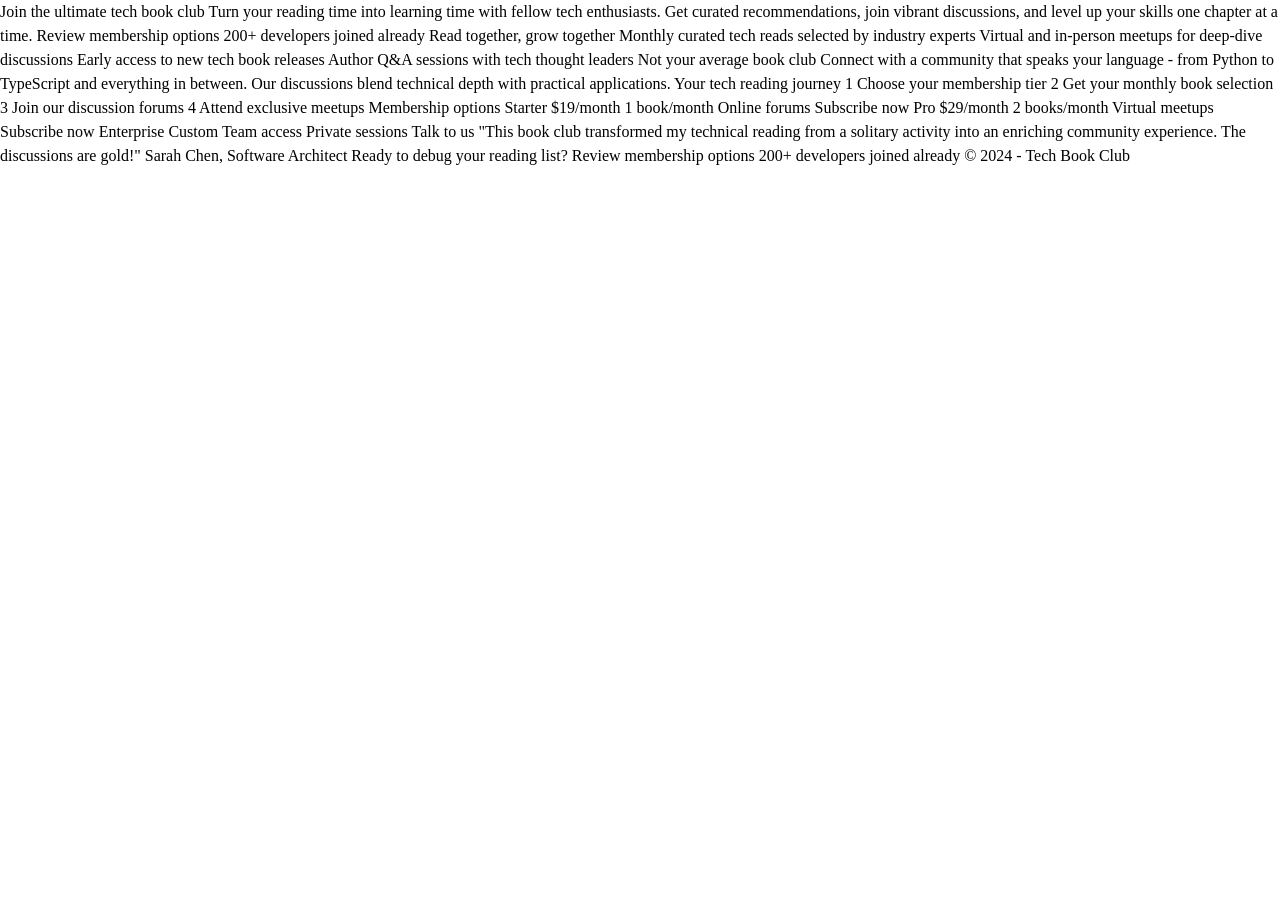
==== starter-code/index.html @ 31ffcd47 "Add base CSS variables for colors,font sizes, and spacing" ====
<!DOCTYPE html>
<html lang="en">
<head>
  <meta charset="UTF-8">
  <meta name="viewport" content="width=device-width, initial-scale=1.0">
  <link rel="icon" type="image/png" sizes="32x32" href="./assets/images/favicon-32x32.png">
  <link rel="stylesheet" href="style.css">
  
  <title>Frontend Mentor | Tech book club</title>
</head>
<body>

  Join the ultimate tech book club

  Turn your reading time into learning time with fellow tech enthusiasts. 
  Get curated recommendations, join vibrant discussions, and level up your 
  skills one chapter at a time.

  Review membership options
  200+ developers joined already

  Read together, grow together

  Monthly curated tech reads selected by industry experts
  Virtual and in-person meetups for deep-dive discussions
  Early access to new tech book releases
  Author Q&A sessions with tech thought leaders

  Not your average book club

  Connect with a community that speaks your language - from Python to TypeScript and 
  everything in between. Our discussions blend technical depth with practical applications.

  Your tech reading journey

  1
  Choose your membership tier

  2
  Get your monthly book selection

  3
  Join our discussion forums

  4
  Attend exclusive meetups

  Membership options

  Starter
  $19/month

  1 book/month
  Online forums

  Subscribe now

  Pro
  $29/month

  2 books/month
  Virtual meetups

  Subscribe now

  Enterprise
  Custom

  Team access
  Private sessions

  Talk to us

  "This book club transformed my technical reading from a solitary 
  activity into an enriching community experience. The discussions 
  are gold!"

  Sarah Chen, Software Architect

  Ready to debug your reading list?

  Review membership options
  200+ developers joined already

  © 2024 - Tech Book Club

</body>
</html>
---- starter-code/style.css ----
:root {
      

/*  colors  */

--clr-dark-blue: hsl(194,78%,11%);
--clr-blue: hsl(195,23%,28%);
--clr-beige: hsl(17,12%,89%);
--clr-cream: hsl(17,41%,97%);
--clr-white: hsl(0,0%,100%);
--clr-orange:hsl(22,99%,72%);
--clr-salmon-100: hsl(22,100%,91%);
--clr-salmon-50: hsl(23,100%,97%);

--gradient-dark: linear-gradient(107deg, #FF9A60 -11.37%, #062630 61.84%);
--gradient-light: linear-gradient(90deg, #FFE2D1 0%, #FFF5EF 100%);

/*  font-size  */

--fs-62: clamp(2.375rem, 1.8468rem + 2.2535vw, 3.875rem);
--fs-50: clamp(2.125rem, 1.7729rem + 1.5023vw, 3.125rem);
--fs-34: clamp(1.5rem, 1.2799rem + 0.939vw, 2.125rem);
--fs-18: clamp(1rem, 0.956rem + 0.1878vw, 1.125rem);
--fs-14: .875rem;
--fs-24: 1.5rem;
--fs-20 : 1.25rem;


/*  font-weight  */

--fw-bold-700: 700;
--fw-semiBold-600: 600;
--fw-regular-400: 400;


/*   spacing    */

--sp-2: .125rem;
--sp-4: .25rem;
--sp-6: .375rem;
--sp-8: .5rem;
--sp-12: .75rem;
--sp-16: 1rem;
--sp-20: 1.25rem;
--sp-24: 1.5rem;
--sp-32: 32px;
--sp-40: 40px;
--sp-48: 3rem;
--sp-64: 4rem;
--sp-80: 5rem;


/*  line height  */

--lh-1-3: 1.3;
--lh-1-1: 1.1;
--lh-1-4: 1.4;
--lh-1-2: 1.2;


/* border-radius */

--br-4: .25rem;
--br-6:.375rem;
--br-8: .5rem;
--br-10: .625rem;
--br-12: .75rem;
--br-16: 1rem;
--br-20: 1.25rem;
--br-24: 1.5rem;
--br-full: 62.4375rem;


/* letter-spacing */

--ls-2: -0.125rem;
--ls-1: -0.0625rem;
--ls-05: -0.0313rem;


}







/* ------------ CSS RESET START ------------------ */


*, *::before, *::after {
  box-sizing: border-box;
}


* {
  margin: 0;
}


@media (prefers-reduced-motion: no-preference) {
  html {
    interpolate-size: allow-keywords;
  }
}

body {

  line-height: 1.5;
  -webkit-font-smoothing: antialiased;
}


img, picture, video, canvas, svg {
  display: block;
  max-width: 100%;
}


input, button, textarea, select {
  font: inherit;
}


p, h1, h2, h3, h4, h5, h6 {
  overflow-wrap: break-word;
}


p {
  text-wrap: pretty;
}
h1, h2, h3, h4, h5, h6 {
  text-wrap: balance;
}

#root, #__next {
  isolation: isolate;
}

/* ------------ CSS RESET END ------------------ */
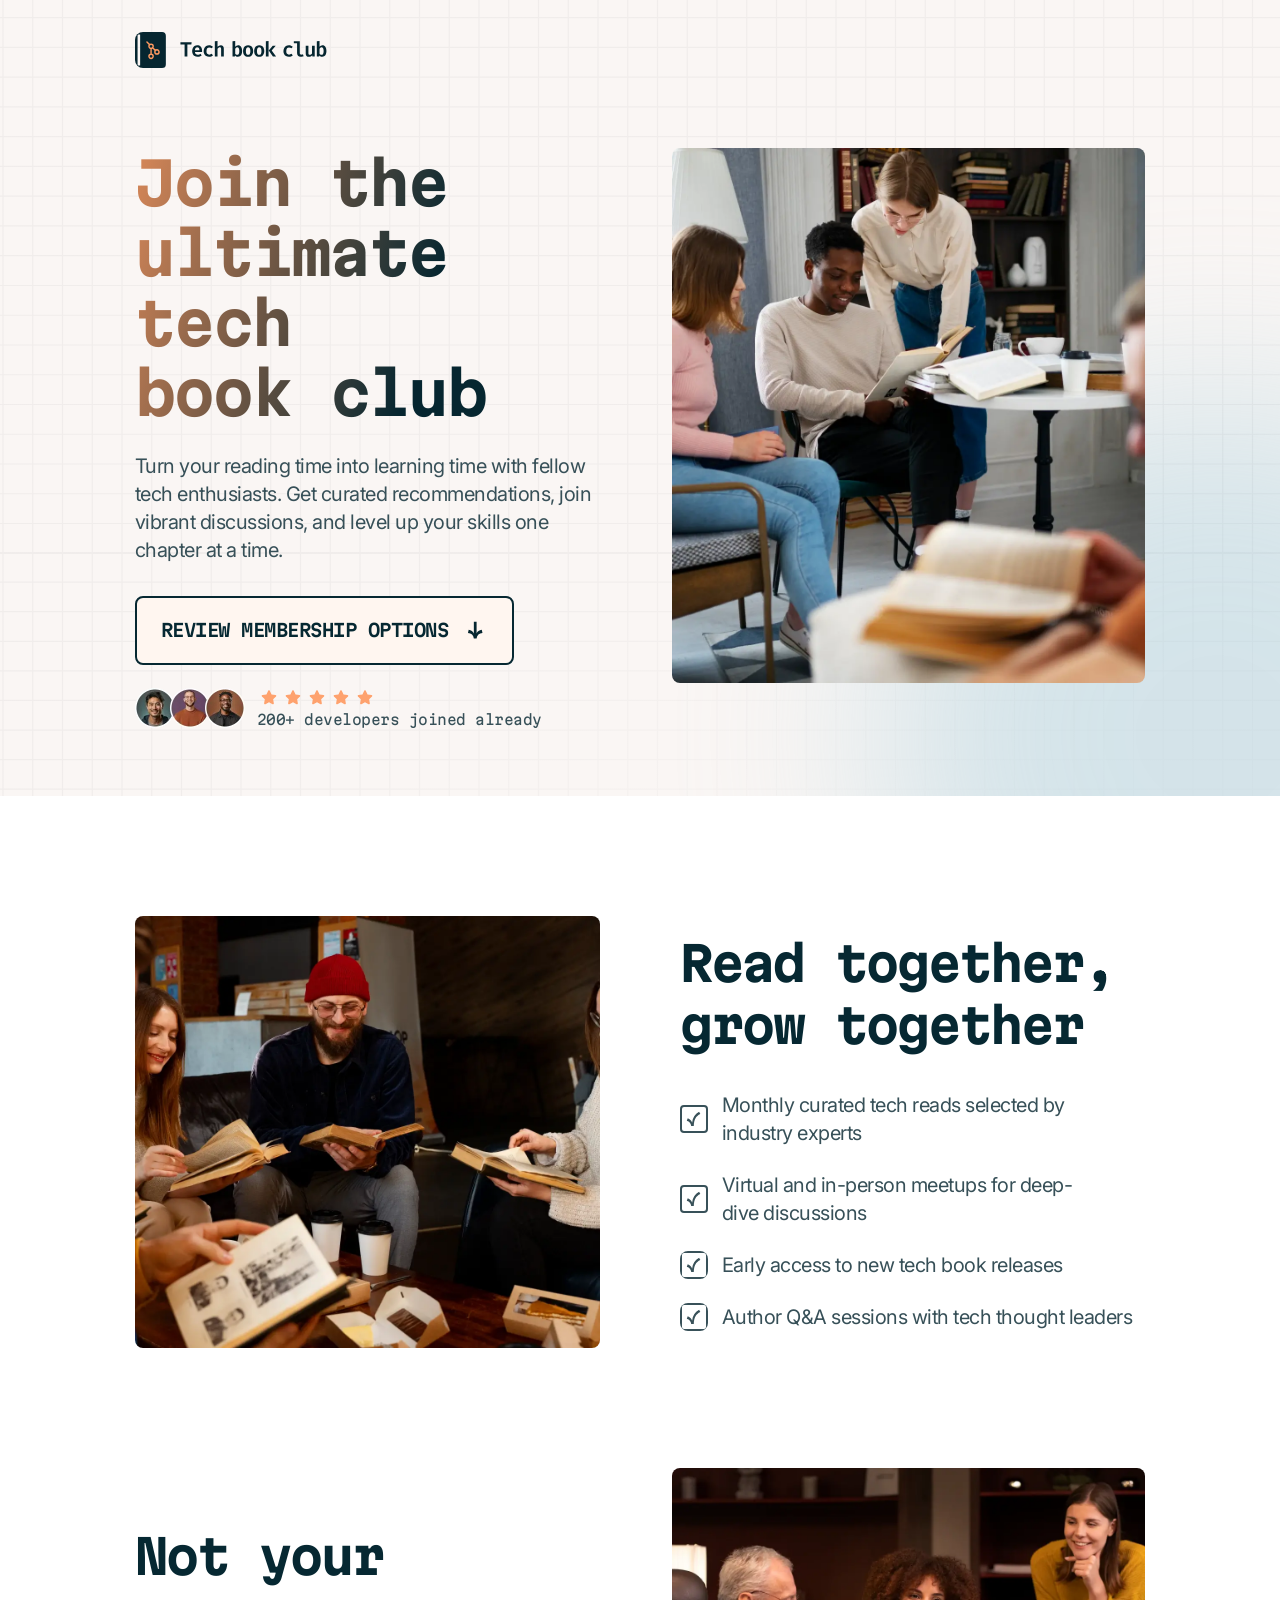
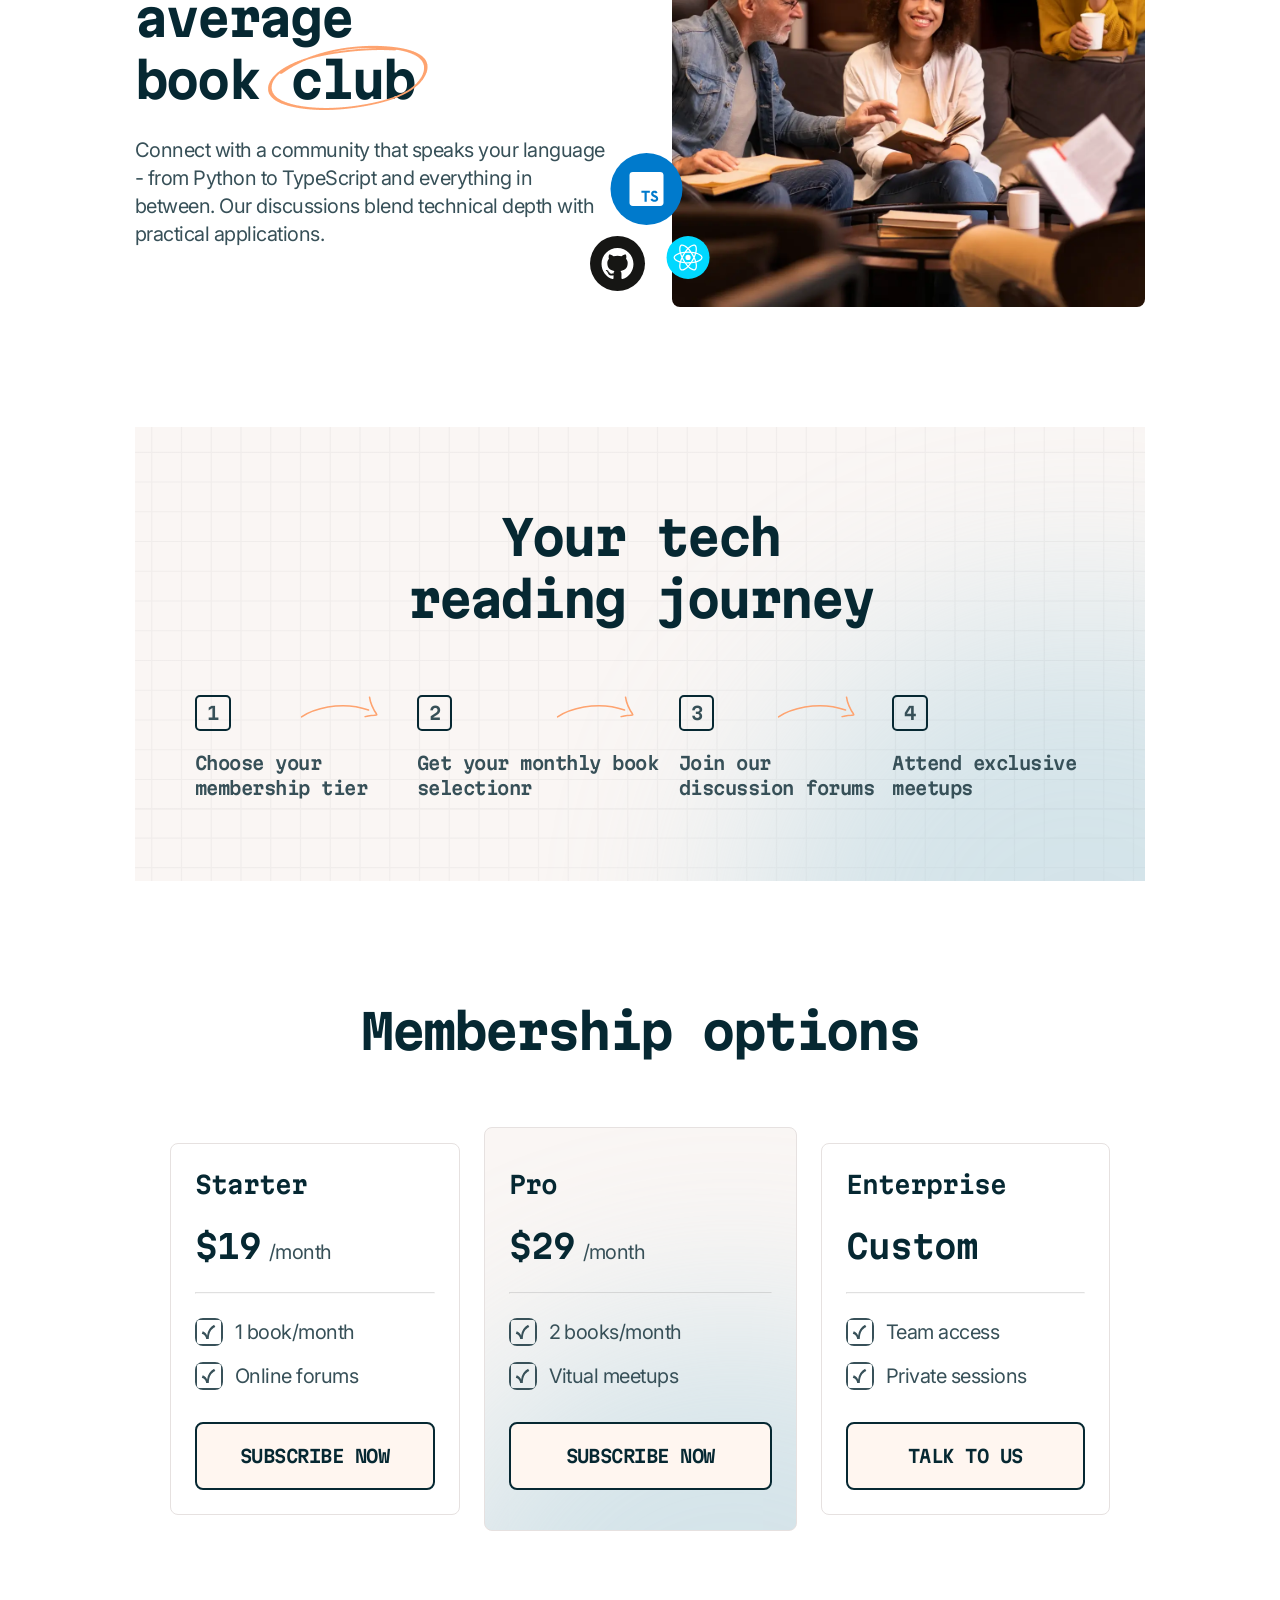
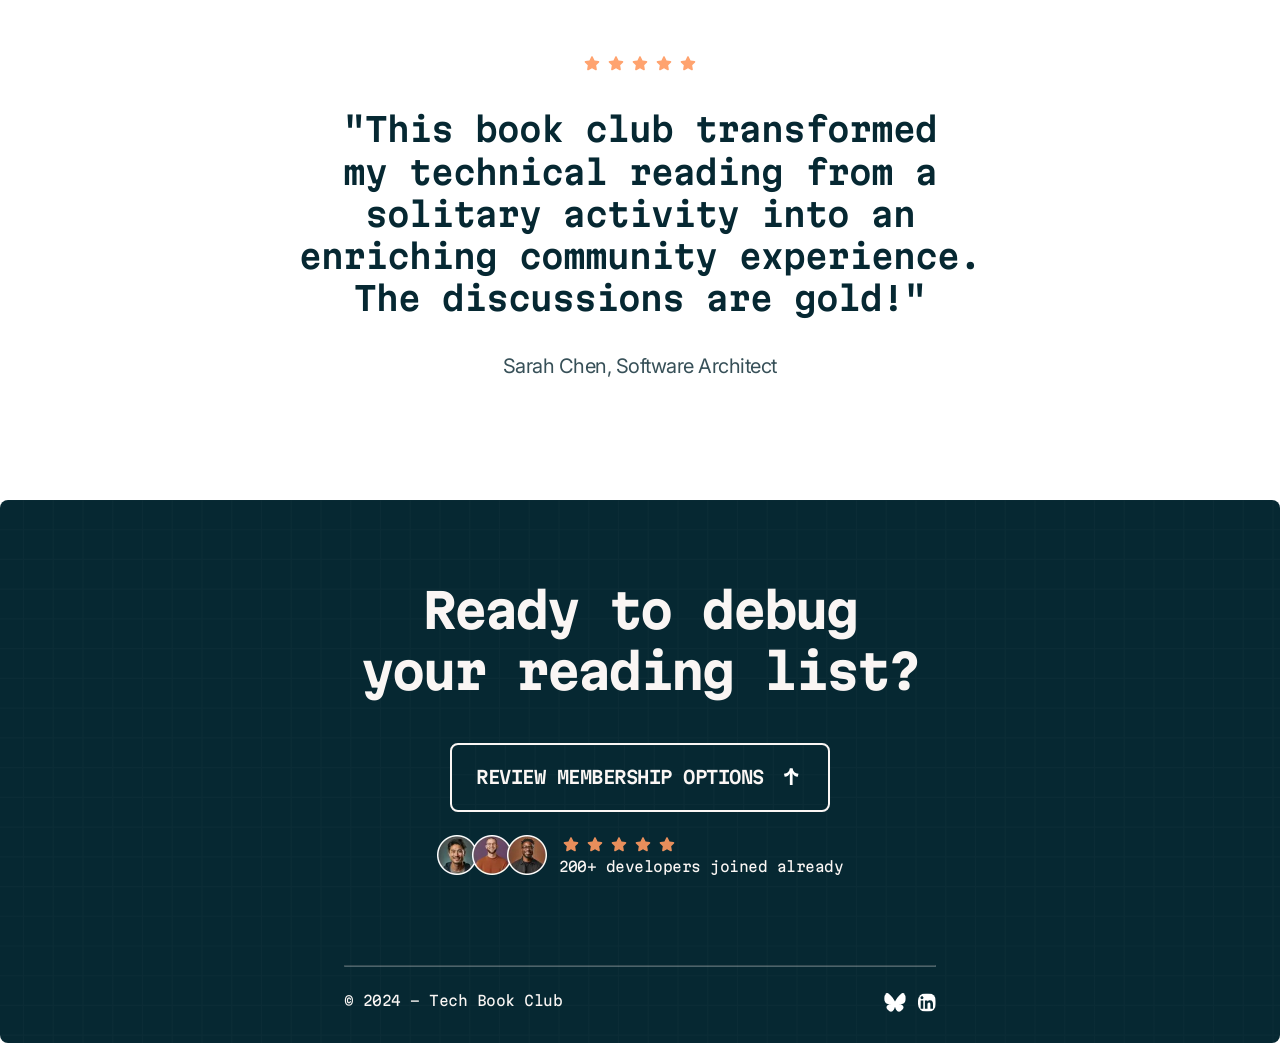
==== commit 2be3243b: "style: css done" ====
--- a/starter-code/index.html
+++ b/starter-code/index.html
@@ -1,88 +1,229 @@
 <!DOCTYPE html>
 <html lang="en">
+
 <head>
   <meta charset="UTF-8">
   <meta name="viewport" content="width=device-width, initial-scale=1.0">
   <link rel="icon" type="image/png" sizes="32x32" href="./assets/images/favicon-32x32.png">
   <link rel="stylesheet" href="style.css">
-  
-  <title>Frontend Mentor | Tech book club</title>
+
+  <title>Tech book club</title>
 </head>
+
 <body>
 
-  Join the ultimate tech book club
-
-  Turn your reading time into learning time with fellow tech enthusiasts. 
-  Get curated recommendations, join vibrant discussions, and level up your 
-  skills one chapter at a time.
-
-  Review membership options
-  200+ developers joined already
-
-  Read together, grow together
-
-  Monthly curated tech reads selected by industry experts
-  Virtual and in-person meetups for deep-dive discussions
-  Early access to new tech book releases
-  Author Q&A sessions with tech thought leaders
-
-  Not your average book club
-
-  Connect with a community that speaks your language - from Python to TypeScript and 
-  everything in between. Our discussions blend technical depth with practical applications.
-
-  Your tech reading journey
-
-  1
-  Choose your membership tier
-
-  2
-  Get your monthly book selection
-
-  3
-  Join our discussion forums
-
-  4
-  Attend exclusive meetups
-
-  Membership options
-
-  Starter
-  $19/month
-
-  1 book/month
-  Online forums
-
-  Subscribe now
-
-  Pro
-  $29/month
-
-  2 books/month
-  Virtual meetups
-
-  Subscribe now
-
-  Enterprise
-  Custom
-
-  Team access
-  Private sessions
-
-  Talk to us
-
-  "This book club transformed my technical reading from a solitary 
-  activity into an enriching community experience. The discussions 
-  are gold!"
-
-  Sarah Chen, Software Architect
-
-  Ready to debug your reading list?
-
-  Review membership options
-  200+ developers joined already
-
-  © 2024 - Tech Book Club
+  <section class="hero">
+    <header>
+      <img src="assets/images/logo.svg" alt="tech book logo" width="193" height="36">
+    </header>
+    <div class="container grid">
+      <div class="hero-content">
+        <h1 class="hero-title">Join the ultimate tech book club</h1>
+        <p class="hero-subtitle">Turn your reading time into learning time with fellow tech enthusiasts.
+          Get curated recommendations, join vibrant discussions, and level up your
+          skills one chapter at a time.</p>
+        <div class="options-btn">
+          <a href="">Review membership options</a>
+          <img src="assets/images/icon-arrow-down.svg" alt="">
+        </div>
+        <aside class="hero-stats">
+          <img src="assets/images/image-avatars.webp" alt="" width="110" height="40">
+          <div class="stats-star">
+            <div class="stars">
+              <img src="assets/images/icon-star.svg" alt="" width="24" height="24">
+              <img src="assets/images/icon-star.svg" alt="" width="24" height="24">
+              <img src="assets/images/icon-star.svg" alt="" width="24" height="24">
+              <img src="assets/images/icon-star.svg" alt="" width="24" height="24">
+              <img src="assets/images/icon-star.svg" alt="" width="24" height="24">
+            </div>
+            <div>
+              <p>200+ developers joined already</p>
+            </div>
+          </div>
+        </aside>
+      </div>
+      <div>
+        <picture>
+          <source media="(max-width: 64rem)" srcset="assets/images/image-hero-desktop.webp">
+          <source media="(max-width: 40rem)" srcset="assets/images/image-hero-tablet.webp">
+          <img src="assets/images/image-hero-mobile.webp" alt="">
+        </picture>
+      </div>
+    </div>
+  </section>
+
+  <section class="container-1 grid">
+    <picture>
+      <source media="(max-width: 64rem)" srcset="assets/images/image-read-together-desktop.webp">
+      <source media="(max-width: 40rem)" srcset="assets/images/image-read-together-tablet.webp">
+      <img src="assets/images/image-read-together-mobile.webp" alt="">
+    </picture>
+    <div class="container-1-content">
+      <h2>Read together, grow together</h2>
+      <div class="checks">
+        <div class="check">
+          <img src="assets/images/icon-check.svg" alt="">
+          <p>Monthly curated tech reads selected by industry experts</p>
+        </div>
+        <div class="check">
+          <img src="assets/images/icon-check.svg" alt="">
+          <p>Virtual and in-person meetups for deep-dive discussions</p>
+        </div>
+        <div class="check">
+          <img src="assets/images/icon-check.svg" alt="">
+          <p>Early access to new tech book releases</p>
+        </div>
+        <div class="check">
+          <img src="assets/images/icon-check.svg" alt="">
+          <p>Author Q&A sessions with tech thought leaders</p>
+        </div>
+      </div>
+    </div>
+  </section>
+
+  <section class="container-2 grid">
+    <div class="container-2-content">
+      <h2>Not your average book <span class="club">club</span></h2>
+      <p>Connect with a community that speaks your language - from Python to TypeScript and
+        everything in between. Our discussions blend technical depth with practical applications.</p>
+    </div>
+    <div class="logos-tech"><img src="assets/images/logos-tech.svg" alt=""></div>
+    <picture>
+      <source media="(max-width: 64rem)" srcset="assets/images/image-not-average-desktop.webp">
+      <source media="(max-width: 40rem)" srcset="assets/images/image-not-average-tablet.webp">
+      <img src="assets/images/image-not-average-mobile.webp" alt="">
+    </picture>
+
+  </section>
+
+
+  <section class="container-3">
+    <h2>Your tech<br>reading journey</h2>
+    <div class="journeys">
+      <div class="journey">
+        <p class="journey-number">1</p>
+        <p>Choose your membership tier</p>
+      </div>
+      <div class="journey">
+        <p class="journey-number">2</p>
+        <p>Get your monthly book selectionr</p>
+      </div>
+      <div class="journey">
+        <p class="journey-number">3</p>
+        <p>Join our discussion forums</p>
+      </div>
+      <div class="journey">
+        <p class="journey-number">4</p>
+        <p>Attend exclusive meetups</p>
+      </div>
+    </div>
+  </section>
+
+  <section class="container-4">
+    <h2>Membership options</h2>
+    <div class="membership">
+
+      <div class="membership-item starter">
+        <p class="membership-title" >Starter</p>
+        <p><span class="membership-price">$19</span>/month</p>
+        <hr>
+        <div class="membership-check">
+          <div class="flex">
+            <img src="assets/images/icon-check.svg" alt="">
+            <p>1 book/month</p>
+          </div>
+          <div class="flex">
+            <img src="assets/images/icon-check.svg" alt="">
+            <p>Online forums</p>
+          </div>
+        </div>
+        <a href="" class="options-btn">SUBSCRIBE NOW</a>
+      </div>
+
+      <div class="membership-item pro">
+        <p class="membership-title">Pro</p>
+        <p><span class="membership-price">$29</span>/month</p>
+        <hr>
+        <div class="membership-check">
+          <div class="flex">
+            <img src="assets/images/icon-check.svg" alt="">
+            <p>2 books/month</p>
+          </div>
+          <div class="flex">
+            <img src="assets/images/icon-check.svg" alt="">
+            <p>Vitual meetups</p>
+          </div>
+        </div>
+        <a href="" class="options-btn">SUBSCRIBE NOW</a>
+      </div>
+
+      <div class="membership-item enterprise">
+        <p class="membership-title">Enterprise</p>
+        <p><span class="membership-price">Custom</span></p>
+        <hr>
+        <div class="membership-check">
+          <div class="flex">
+            <img src="assets/images/icon-check.svg" alt="">
+            <p>Team access</p>
+          </div>
+          <div class="flex">
+            <img src="assets/images/icon-check.svg" alt="">
+            <p>Private sessions</p>
+          </div>
+        </div>
+        <a href="" class="options-btn">TALK TO US</a>
+      </div>
+
+    </div>
+  </section>
+
+  <section class="container-star">
+    <div class="star">
+      <img src="assets/images/icon-star.svg" alt="">
+      <img src="assets/images/icon-star.svg" alt="">
+      <img src="assets/images/icon-star.svg" alt="">
+      <img src="assets/images/icon-star.svg" alt="">
+      <img src="assets/images/icon-star.svg" alt="">
+    </div>
+    <h3>"This book club transformed my technical reading from a solitary
+      activity into an enriching community experience. The discussions
+      are gold!"</h3>
+    <p>Sarah Chen, Software Architect</p>
+  </section>
+
+  <footer>
+    <div class="footer-content">
+    <h2> Ready to debug your reading list?</h2>
+    <div class="options-btn">
+      <a href="">Review membership options</a>
+      <img src="assets/images/icon-arrow-up.svg" alt="">
+    </div>
+    <aside class="hero-stats">
+      <img src="assets/images/image-avatars.webp" alt="" width="110" height="40">
+      <div class="stats-star">
+        <div class="stars">
+          <img src="assets/images/icon-star.svg" alt="" width="24" height="24">
+          <img src="assets/images/icon-star.svg" alt="" width="24" height="24">
+          <img src="assets/images/icon-star.svg" alt="" width="24" height="24">
+          <img src="assets/images/icon-star.svg" alt="" width="24" height="24">
+          <img src="assets/images/icon-star.svg" alt="" width="24" height="24">
+        </div>
+        <div>
+          <p>200+ developers joined already</p>
+        </div>
+      </div>
+    </aside>
+    </div>
+    <hr>
+    <div class="footer-end">
+      <p> © 2024 - Tech Book Club</p>
+      <div class="flex">
+        <img src="assets/images/logo-bluesky.svg" alt="">
+        <img src="assets/images/logo-linkedin.svg" alt="">
+      </div>
+    </div>
+  </footer>
 
 </body>
+
 </html>
--- a/starter-code/style.css
+++ b/starter-code/style.css
@@ -1,103 +1,115 @@
+@font-face {
+  font-family: "inter";
+  src: url(assets/fonts/inter/Inter-VariableFont_opsz\,wght.ttf) format('truetype-variations');
+  font-weight: 100 900;
+  font-display: swap;
+}
+
+@font-face {
+  font-family: "martian-mono";
+  src: url(assets/fonts/martian-mono/MartianMono-VariableFont_wdth\,wght.ttf) format('truetype-variations');
+  font-weight: 100 900;
+  font-display: swap;
+}
 
 
 :root {
-      
-
-/*  colors  */
-
---clr-dark-blue: hsl(194,78%,11%);
---clr-blue: hsl(195,23%,28%);
---clr-beige: hsl(17,12%,89%);
---clr-cream: hsl(17,41%,97%);
---clr-white: hsl(0,0%,100%);
---clr-orange:hsl(22,99%,72%);
---clr-salmon-100: hsl(22,100%,91%);
---clr-salmon-50: hsl(23,100%,97%);
-
---gradient-dark: linear-gradient(107deg, #FF9A60 -11.37%, #062630 61.84%);
---gradient-light: linear-gradient(90deg, #FFE2D1 0%, #FFF5EF 100%);
-
-/*  font-size  */
-
---fs-62: clamp(2.375rem, 1.8468rem + 2.2535vw, 3.875rem);
---fs-50: clamp(2.125rem, 1.7729rem + 1.5023vw, 3.125rem);
---fs-34: clamp(1.5rem, 1.2799rem + 0.939vw, 2.125rem);
---fs-18: clamp(1rem, 0.956rem + 0.1878vw, 1.125rem);
---fs-14: .875rem;
---fs-24: 1.5rem;
---fs-20 : 1.25rem;
-
-
-/*  font-weight  */
-
---fw-bold-700: 700;
---fw-semiBold-600: 600;
---fw-regular-400: 400;
-
-
-/*   spacing    */
-
---sp-2: .125rem;
---sp-4: .25rem;
---sp-6: .375rem;
---sp-8: .5rem;
---sp-12: .75rem;
---sp-16: 1rem;
---sp-20: 1.25rem;
---sp-24: 1.5rem;
---sp-32: 32px;
---sp-40: 40px;
---sp-48: 3rem;
---sp-64: 4rem;
---sp-80: 5rem;
-
-
-/*  line height  */
-
---lh-1-3: 1.3;
---lh-1-1: 1.1;
---lh-1-4: 1.4;
---lh-1-2: 1.2;
-
-
-/* border-radius */
-
---br-4: .25rem;
---br-6:.375rem;
---br-8: .5rem;
---br-10: .625rem;
---br-12: .75rem;
---br-16: 1rem;
---br-20: 1.25rem;
---br-24: 1.5rem;
---br-full: 62.4375rem;
-
-
-/* letter-spacing */
-
---ls-2: -0.125rem;
---ls-1: -0.0625rem;
---ls-05: -0.0313rem;
-
-
-}
-
-
-
-
+
+
+  /*  colors  */
+
+  --clr-dark-blue: hsl(194, 78%, 11%);
+  --clr-blue: hsl(195, 23%, 28%);
+  --clr-beige: hsl(17, 12%, 89%);
+  --clr-cream: hsl(17, 41%, 97%);
+  --clr-white: hsl(0, 0%, 100%);
+  --clr-orange: hsl(22, 99%, 72%);
+  --clr-salmon-100: hsl(22, 100%, 91%);
+  --clr-salmon-50: hsl(23, 100%, 97%);
+
+  --gradient-dark: linear-gradient(107deg, #FF9A60 -11.37%, #062630 61.84%);
+  --gradient-light: linear-gradient(90deg, #FFE2D1 0%, #FFF5EF 100%);
+
+  /*  font-size  */
+
+  --fs-62: clamp(2.375rem, 1.8468rem + 2.2535vw, 3.875rem);
+  --fs-50: clamp(2.125rem, 1.7729rem + 1.5023vw, 3.125rem);
+  --fs-34: clamp(1.5rem, 1.2799rem + 0.939vw, 2.125rem);
+  --fs-18: clamp(1rem, 0.956rem + 0.1878vw, 1.125rem);
+  --fs-14: .875rem;
+  --fs-24: 1.5rem;
+  --fs-20: 1.25rem;
+
+
+  /*  font-weight  */
+
+  --fw-bold-700: 700;
+  --fw-semiBold-600: 600;
+  --fw-regular-400: 400;
+
+
+  /*   spacing    */
+
+  --sp-2: .125rem;
+  --sp-4: .25rem;
+  --sp-6: .375rem;
+  --sp-8: .5rem;
+  --sp-12: .75rem;
+  --sp-16: 1rem;
+  --sp-20: 1.25rem;
+  --sp-24: 1.5rem;
+  --sp-32: 32px;
+  --sp-40: 40px;
+  --sp-48: 3rem;
+  --sp-64: 4rem;
+  --sp-80: 5rem;
+
+
+  /*  line height  */
+
+  --lh-1-3: 1.3;
+  --lh-1-1: 1.1;
+  --lh-1-4: 1.4;
+  --lh-1-2: 1.2;
+
+
+  /* border-radius */
+
+  --br-4: .25rem;
+  --br-6: .375rem;
+  --br-8: .5rem;
+  --br-10: .625rem;
+  --br-12: .75rem;
+  --br-16: 1rem;
+  --br-20: 1.25rem;
+  --br-24: 1.5rem;
+  --br-full: 62.4375rem;
+
+
+  /* letter-spacing */
+
+  --ls-2: -0.125rem;
+  --ls-1: -0.0625rem;
+  --ls-05: -0.0313rem;
+
+
+}
 
 
 
 /* ------------ CSS RESET START ------------------ */
 
 
-*, *::before, *::after {
+*,
+*::before,
+*::after {
   box-sizing: border-box;
 }
 
 
 * {
   margin: 0;
+  padding: 0;
 }
 
 
@@ -114,18 +126,31 @@
 }
 
 
-img, picture, video, canvas, svg {
+img,
+picture,
+video,
+canvas,
+svg {
   display: block;
   max-width: 100%;
 }
 
 
-input, button, textarea, select {
+input,
+button,
+textarea,
+select {
   font: inherit;
 }
 
 
-p, h1, h2, h3, h4, h5, h6 {
+p,
+h1,
+h2,
+h3,
+h4,
+h5,
+h6 {
   overflow-wrap: break-word;
 }
 
@@ -133,12 +158,398 @@
 p {
   text-wrap: pretty;
 }
-h1, h2, h3, h4, h5, h6 {
+
+h1,
+h2,
+h3,
+h4,
+h5,
+h6 {
   text-wrap: balance;
 }
 
-#root, #__next {
+#root,
+#__next {
   isolation: isolate;
 }
 
-/* ------------ CSS RESET END ------------------ */+a {
+  text-decoration: none;
+  color: inherit;
+  display: inline-block;
+}
+
+/* ------------ CSS RESET END ------------------ */
+
+
+body {
+  min-height: 100vh;
+  font-family: "inter", system-ui, sans-serif;
+  color: var(--clr-blue);
+  font-size: var(--fs-20);
+  line-height: var(--lh-1-4);
+  letter-spacing: var(--ls-05);
+  max-width: 90rem;
+  margin: 0 auto;
+}
+
+h2 {
+  font-family: "martian-mono", system-ui, sans-serif;
+  font-size: var(--fs-50);
+  color: var(--clr-dark-blue);
+  line-height: var(--lh-1-3);
+  letter-spacing: var(--ls-2);
+}
+
+h3 {
+  font-family: "martian-mono", system-ui, sans-serif;
+  font-size: var(--fs-34);
+  font-weight: var(--fw-semiBold-600);
+  line-height: var(--lh-1-3);
+  letter-spacing: var(--ls-1);
+  color: var(--clr-dark-blue);
+}
+
+
+.options-btn {
+  width: fit-content;
+  display: flex;
+  gap: 1rem;
+  padding: var(--sp-20) var(--sp-24);
+  border-radius: var(--br-8);
+  border: .125rem solid var(--clr-dark-blue);
+  background-color: var(--clr-salmon-50);
+  color: var(--clr-dark-blue);
+  font-size: var(--fs-18);
+  font-family: "martian-mono", system-ui, sans-serif;
+  font-weight: var(--fw-semiBold-600);
+  text-transform: uppercase;
+}
+
+img {
+  border-radius: 8px;
+  height: auto;
+}
+
+.grid {
+  display: grid;
+  grid-template-columns: repeat(auto-fit, minmax(18.75rem, 1fr));
+  gap: var(--sp-64);
+}
+
+.flex {
+  display: flex;
+  align-items: center;
+  gap: var(--sp-12);
+}
+
+hr {
+  margin-block: var(--br-24);
+  opacity: 0.3;
+}
+
+
+
+/*-----------HERO SECTION---------------*/
+
+
+
+header {
+  margin-block-end: var(--sp-80);
+}
+
+.hero {
+
+  padding-inline: 8.4375rem;
+  padding-block: 2rem 4.125rem;
+  background-color: var(--clr-cream);
+  background-image: url(assets/images/pattern-light-bg.svg), url(assets/images/pattern-glow.svg);
+  background-repeat: repeat, no-repeat;
+  background-position: center, bottom -30rem right -30rem;
+}
+
+.hero-title {
+  font-family: "martian-mono", system-ui, sans-serif;
+  background: var(--gradient-dark);
+  -webkit-background-clip: text;
+  -webkit-text-fill-color: transparent;
+  color: transparent;
+  display: inline-block;
+  font-size: var(--fs-62);
+  font-weight: var(--fw-bold-700);
+  line-height: var(--lh-1-2);
+  letter-spacing: var(--ls-2);
+}
+
+.hero-subtitle {
+  margin-block: 1.5rem 2rem;
+}
+
+.hero-stats {
+  display: flex;
+  gap: var(--sp-12);
+  margin-block-start: 1.25rem;
+  align-items: center;
+  font-family: "martian-mono", system-ui, sans-serif;
+  font-size: var(--fs-14)
+}
+
+.stars {
+  display: flex;
+}
+
+/*---------CONTAINER-1 SECTION-----------*/
+
+.container-1 {
+  margin: 7.5rem 8.4375rem;
+  gap: var(--sp-80);
+}
+
+.container-1-content {
+  margin-block: 2.75rem;
+  margin-block: auto;
+}
+
+.container-1-content h2 {
+  margin-block-end: 2.125rem;
+}
+
+.checks {
+  display: flex;
+  flex-direction: column;
+  gap: 1.5rem;
+}
+
+.check {
+  display: flex;
+  gap: .875rem;
+}
+
+/*-----------CONTAINER-2 SECTION------------*/
+
+.container-2 {
+  margin-inline: 8.4375rem;
+  position: relative;
+}
+
+.container-2-content {
+  margin-block: auto;
+}
+
+.container-2-content h2 {
+  margin-block-end: 1.5rem;
+}
+
+.club {
+  position: relative;
+  display: inline-block;
+  z-index: 10;
+}
+
+.club::before {
+  content: url(assets/images/pattern-circle.png);
+  position: absolute;
+  top: -0.3125rem;
+  left: -1.375rem;
+  bottom: -0.625rem;
+}
+
+.logos-tech {
+  position: absolute;
+  left: 45%;
+  top: 65%;
+}
+
+
+/*-------CONTAINER-3 SECTION----------*/
+
+
+.container-3 {
+  margin-block: 7.5rem;
+  background-color: var(--clr-cream);
+  background-image: url(assets/images/pattern-light-bg.svg), url(assets/images/pattern-glow.svg);
+  background-repeat: repeat, no-repeat;
+  background-position: center, bottom -38rem right -30rem;
+  display: flex;
+  flex-direction: column;
+  align-items: center;
+  padding-block: var(--sp-80);
+  padding-inline: 3.75rem;
+  gap: var(--sp-64);
+  margin-inline: 8.4375rem;
+}
+
+.container-3 h2 {
+  text-align: center;
+}
+
+.journeys {
+  display: flex;
+  gap: .3125rem;
+  font-family: "martian-mono", system-ui, sans-serif;
+  font-size: var(--fs-18);
+  font-weight: var(--fw-semiBold-600);
+}
+
+.journey {
+  position: relative;
+}
+
+.journey:not(:last-child)::after {
+  content: url(assets/images/pattern-arrow.svg);
+  position: absolute;
+  display: inline-block;
+  top: 0;
+  right: 15%;
+}
+
+.journey-number {
+  display: inline-block;
+  border: .125rem solid var(--clr-dark-blue);
+  padding: .25rem .625rem;
+  border-radius: .3125rem;
+  margin-block-end: 1.25rem;
+}
+
+
+/*---------CONTAINER-4 SECTION---------------*/
+
+
+.container-4 {
+  margin-inline: 14.6875rem;
+}
+
+.container-4 h2 {
+  text-align: center;
+}
+
+.membership {
+  display: flex;
+  gap: var(--sp-24);
+  margin-block-start: var(--sp-64);
+  align-items: center;
+  justify-content: center;
+}
+
+.membership-title {
+  font-family: "martian-mono", system-ui, sans-serif;
+  font-size: var(--fs-24);
+  letter-spacing: var(--ls-1);
+  font-weight: var(--fw-semiBold-600);
+  color: var(--clr-dark-blue);
+  margin-block-end: var(--sp-24);
+}
+
+.membership-item {
+  padding: var(--sp-24);
+  background-color: var(--clr-dark-cream);
+  border: .0625rem solid var(--clr-beige);
+  border-radius: var(--br-8);
+  flex: 0 0 auto;
+}
+
+.membership-item a {
+  margin-block-start: var(--sp-32);
+}
+
+.starter a {
+  padding: 1.25rem 2.6875rem;
+}
+
+.pro {
+  padding-block: var(--sp-40);
+  background-color: var(--clr-cream);
+  background-image: url(assets/images/pattern-glow.svg);
+  background-position: bottom -42rem right -30rem;
+}
+
+.pro a {
+  padding: 20px 55px;
+}
+
+.enterprise a {
+  padding: 1.25rem 3.75rem;
+}
+
+.membership-price {
+  font-family: "martian-mono", system-ui, sans-serif;
+  font-size: var(--fs-34);
+  line-height: var(--lh-1-3);
+  letter-spacing: var(--ls-1);
+  font-weight: var(--fw-semiBold-600);
+  color: var(--clr-dark-blue);
+  margin-inline-end: var(--sp-8);
+}
+
+.membership-check {
+  display: flex;
+  flex-direction: column;
+  gap: var(--sp-16);
+}
+
+
+/*------------STAR SECTION----------------*/
+
+
+.container-star {
+  margin: 7.5rem 14.6875rem;
+  display: flex;
+  flex-direction: column;
+  gap: var(--sp-32);
+  justify-content: center;
+  align-items: center;
+  text-align: center;
+}
+
+.star {
+  display: flex;
+}
+
+
+/*---------FOOTER SECTION----------------*/
+
+
+footer {
+  border-radius: var(--br-8);
+  text-align: center;
+  background-image: url(assets/images/pattern-dark-bg.svg);
+  background-color: var(--clr-dark-blue);
+  padding-inline: 21.5rem;
+  padding-block-end: 1.8125rem;
+}
+
+footer h2 {
+  color: var(--clr-cream);
+}
+
+footer .options-btn {
+  background-image: url(assets/images/pattern-dark-bg.svg);
+  background-color: var(--clr-dark-blue) !important;
+  color: var(--clr-cream);
+  border: .125rem solid var(--clr-cream);
+  margin-block-start: var(--sp-40);
+
+}
+
+.footer-content {
+  display: flex;
+  flex-direction: column;
+  align-items: center;
+  padding-block: 5rem 4rem;
+  color: var(--clr-cream);
+}
+
+.footer-end {
+  display: flex;
+  justify-content: space-between;
+  gap: 40px;
+  font-family: "martian-mono", system-ui, sans-serif;
+  color: var(--clr-cream);
+  font-size: var(--fs-14);
+  font-weight: var(--fw-regular-400);
+}
+
+
+/*---------MEDIA QUERY--------------*/
+
+
